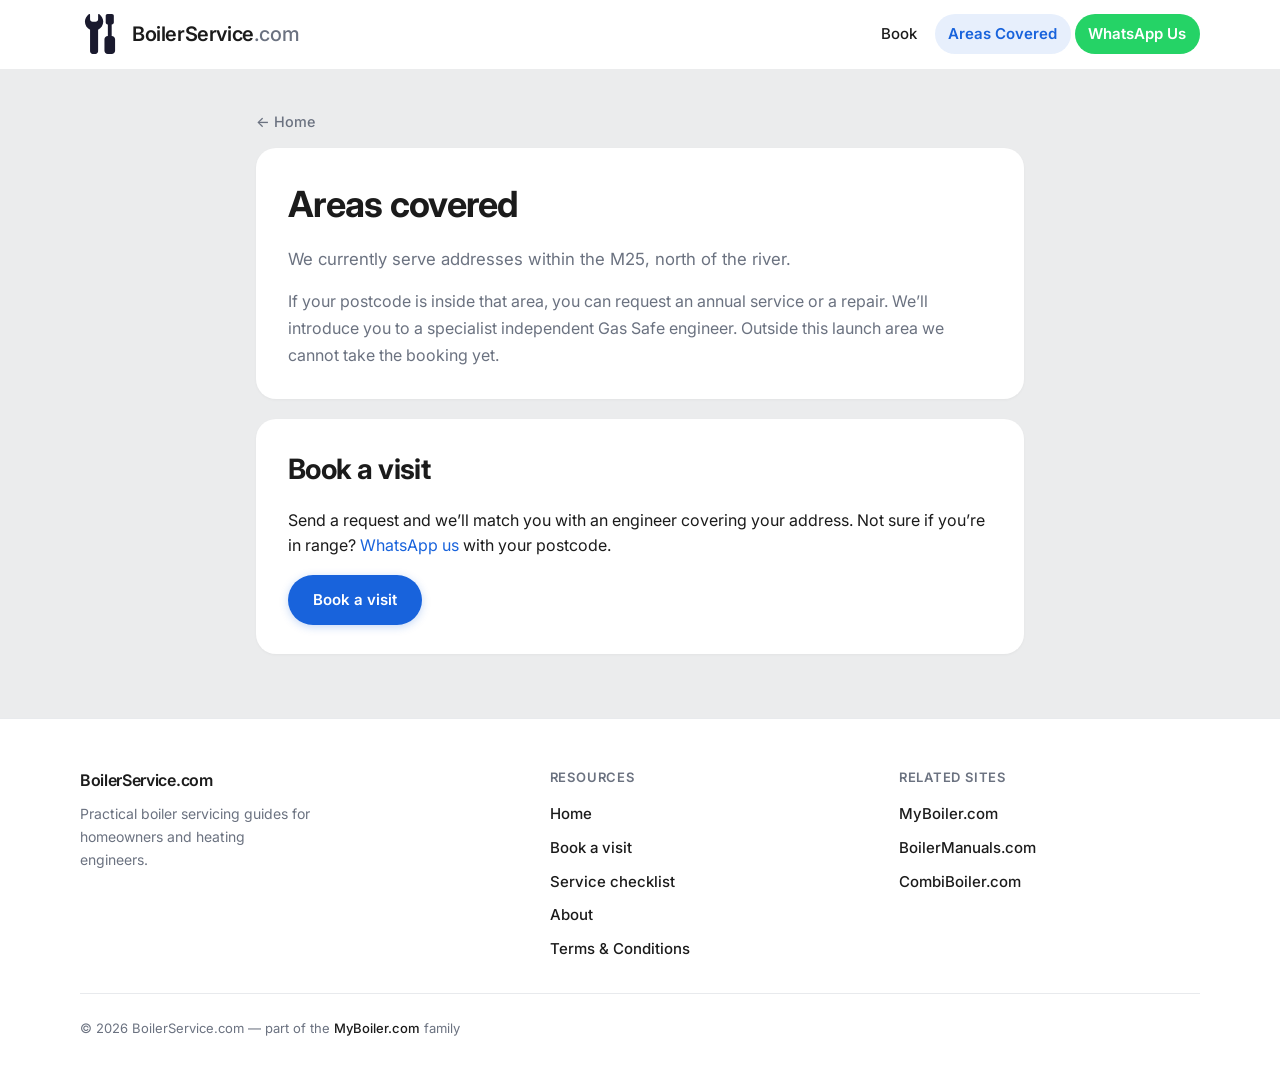
==== areas/index.html @ 6728a1ba "Add a homepage why section, hero scene, and Areas Covered nav. Co-authored-by: Cursor <cursoragent@c" ====
<!DOCTYPE html>
<html lang="en-GB">
<head>
  <meta charset="UTF-8">
  <meta name="viewport" content="width=device-width, initial-scale=1.0">
  <meta name="description" content="BoilerService currently covers addresses within the M25, north of the river. Book a Gas Safe boiler service or repair.">
  <title>Areas covered — BoilerService.com</title>
  <link rel="stylesheet" href="../styles.css">
  <link rel="icon" href="../favicon.svg" type="image/svg+xml">
</head>
<body>
  <header class="site-header">
    <nav class="navbar" aria-label="Main">
      <a href="../index.html" class="navbar-brand">
        <img src="../img/logo-mark.svg" class="logo-mark navbar-logo" width="44" height="44" alt="">
        <span class="navbar-title">BoilerService<span class="logo-tld">.com</span></span>
      </a>
      <div class="navbar-actions">
        <button class="navbar-toggle" type="button" onclick="toggleMenu()" aria-label="Open menu" aria-expanded="false" aria-controls="navbar-menu">
          <span class="navbar-toggle-icon" aria-hidden="true"><span class="navbar-toggle-bar"></span></span>
        </button>
        <ul id="navbar-menu" class="navbar-menu">
          <li><a href="/book/">Book</a></li>
          <li><a href="/areas/" aria-current="page">Areas Covered</a></li>
          <li><a class="navbar-whatsapp" href="https://wa.me/447484842790" rel="noopener">WhatsApp Us</a></li>
        </ul>
      </div>
    </nav>
  </header>

  <main>
    <section class="page-hero">
      <div class="container prose-wide">
        <a href="../index.html" class="back-link">&larr; Home</a>
        <div class="intro-card">
          <h1>Areas covered</h1>
          <p class="page-intro">
            We currently serve addresses within the M25, north of the river.
          </p>
          <p>
            If your postcode is inside that area, you can request an annual service
            or a repair. We’ll introduce you to a specialist independent Gas Safe
            engineer. Outside this launch area we cannot take the booking yet.
          </p>
        </div>
      </div>
    </section>

    <section class="page-content">
      <div class="container prose-wide page-stack">
        <div class="page-card">
          <h2>Book a visit</h2>
          <p>
            Send a request and we’ll match you with an engineer covering your address.
            Not sure if you’re in range?
            <a href="https://wa.me/447484842790" rel="noopener">WhatsApp us</a>
            with your postcode.
          </p>
          <p>
            <a class="btn btn-primary" href="/book/">Book a visit</a>
          </p>
        </div>
      </div>
    </section>
  </main>

  <footer class="site-footer">
    <div class="container footer-grid">
      <div class="footer-brand">
        <p class="footer-logo">BoilerService.com</p>
        <p class="footer-tagline">Practical boiler servicing guides for homeowners and heating engineers.</p>
      </div>
      <div class="footer-col">
        <p class="footer-heading">Resources</p>
        <nav class="footer-links" aria-label="Resources">
          <a href="../index.html">Home</a>
          <a href="/book/">Book a visit</a>
          <a href="../boiler-service.html">Service checklist</a>
          <a href="../about.html">About</a>
          <a href="/terms/">Terms &amp; Conditions</a>
        </nav>
      </div>
      <div class="footer-col">
        <p class="footer-heading">Related sites</p>
        <nav class="footer-links" aria-label="Related sites">
          <a href="https://myboiler.com" rel="noopener">MyBoiler.com</a>
          <a href="https://boilermanuals.com" rel="noopener">BoilerManuals.com</a>
          <a href="https://combiboiler.com" rel="noopener">CombiBoiler.com</a>
        </nav>
      </div>
    </div>
    <div class="container footer-bottom">
      <p>&copy; <span id="year"></span> BoilerService.com — part of the <a href="https://myboiler.com" rel="noopener">MyBoiler.com</a> family</p>
    </div>
  </footer>

  <script src="../js/navbar.js"></script>
  <script>
    document.getElementById('year').textContent = new Date().getFullYear();
  </script>
</body>
</html>
---- styles.css ----
@import url("https://fonts.googleapis.com/css2?family=Inter:wght@400;500;600;700&display=swap");

*,
*::before,
*::after {
  box-sizing: border-box;
}

:root {
  --bg: #ebeced;
  --surface: #ffffff;
  --text: #1b1b1b;
  --text-muted: #6b7280;
  --border: #dfe2e6;
  --border-subtle: #e8eaed;
  --link: #1863dc;
  --link-hover: #0f4eb5;
  --accent: #1863dc;
  --accent-dark: #0f4eb5;
  --footer-bg: #ffffff;
  --footer-text: #6b7280;
  --logo-dark: #1b1b1b;
  --logo-muted: #6b7280;

  --shadow-sm: 0 1px 3px rgba(27, 27, 27, 0.04);
  --shadow-md: 0 8px 24px rgba(27, 27, 27, 0.06);
  --shadow-lg: 0 16px 48px rgba(27, 27, 27, 0.08);
  --radius-sm: 8px;
  --radius: 12px;
  --radius-lg: 20px;
  --max-width: 1120px;
  --font: "Inter", system-ui, -apple-system, "Segoe UI", Roboto, Arial, sans-serif;
}

html {
  scroll-behavior: smooth;
}

body {
  margin: 0;
  font-family: var(--font);
  font-size: 1rem;
  line-height: 1.6;
  color: var(--text);
  background: var(--bg);
  -webkit-font-smoothing: antialiased;
  -moz-osx-font-smoothing: grayscale;
}

a {
  color: var(--link);
  text-decoration: none;
}

a:hover {
  color: var(--link-hover);
  text-decoration: underline;
}

.container {
  width: min(100% - 2.5rem, var(--max-width));
  margin-inline: auto;
}

/* Header */

.site-header {
  background: var(--surface);
  position: sticky;
  top: 0;
  z-index: 1000;
}

.navbar {
  display: flex;
  align-items: center;
  gap: 1rem;
  width: min(100% - 2.5rem, var(--max-width));
  margin-inline: auto;
  padding: 0.9rem 0;
  position: relative;
}

.navbar-brand {
  display: inline-flex;
  align-items: center;
  gap: 0.75rem;
  min-width: 0;
  flex: 0 1 auto;
  text-decoration: none;
  color: var(--logo-dark);
  font-weight: 600;
  font-size: 1.25rem;
  letter-spacing: -0.02em;
}

.navbar-brand:hover {
  text-decoration: none;
  color: var(--logo-dark);
}

.logo-mark,
.navbar-logo {
  display: block;
  width: 2.5rem;
  height: 2.5rem;
  flex-shrink: 0;
}

.logo-tld {
  font-weight: 500;
  color: var(--logo-muted);
}

.navbar-title {
  white-space: nowrap;
  overflow: hidden;
  text-overflow: ellipsis;
}

.navbar-actions {
  display: flex;
  align-items: center;
  gap: 0.5rem;
  flex-shrink: 0;
  margin-left: auto;
}

.navbar-toggle {
  display: none;
  align-items: center;
  justify-content: center;
  width: 2.75rem;
  height: 2.75rem;
  padding: 0;
  border: 1px solid var(--border);
  border-radius: 10px;
  background: var(--surface);
  color: var(--text);
  cursor: pointer;
}

.navbar-toggle-icon {
  position: relative;
  display: block;
  width: 1.25rem;
  height: 1rem;
}

.navbar-toggle-icon::before,
.navbar-toggle-icon::after,
.navbar-toggle-bar {
  position: absolute;
  left: 0;
  width: 100%;
  height: 2px;
  background: currentColor;
  border-radius: 1px;
  transition: transform 0.2s ease, top 0.2s ease, opacity 0.2s ease;
}

.navbar-toggle-bar {
  top: 50%;
  transform: translateY(-50%);
}

.navbar-toggle-icon::before {
  content: "";
  top: 0;
}

.navbar-toggle-icon::after {
  content: "";
  bottom: 0;
}

.navbar-toggle.is-open .navbar-toggle-bar {
  opacity: 0;
}

.navbar-toggle.is-open .navbar-toggle-icon::before {
  top: 50%;
  transform: translateY(-50%) rotate(45deg);
}

.navbar-toggle.is-open .navbar-toggle-icon::after {
  bottom: auto;
  top: 50%;
  transform: translateY(-50%) rotate(-45deg);
}

.navbar-menu {
  display: flex;
  align-items: center;
  list-style: none;
  margin: 0;
  padding: 0;
  gap: 0.25rem;
}

.navbar-menu li {
  display: flex;
  align-items: center;
}

.navbar-menu a {
  display: inline-flex;
  align-items: center;
  min-height: 2.5rem;
  padding: 0.4rem 0.85rem;
  color: var(--text);
  text-decoration: none;
  font-size: 0.9375rem;
  font-weight: 500;
  line-height: 1.2;
  border-radius: 999px;
  transition: background 0.15s ease, color 0.15s ease;
}

.navbar-menu a:hover {
  background: var(--bg);
  color: var(--text);
  text-decoration: none;
}

.navbar-menu a[aria-current="page"] {
  color: var(--accent);
  background: rgba(24, 99, 220, 0.1);
  font-weight: 600;
  text-decoration: none;
}

.navbar-menu a.navbar-whatsapp {
  background: #25d366;
  color: #fff;
  font-weight: 600;
}

.navbar-menu a.navbar-whatsapp:hover {
  background: #1ebe57;
  color: #fff;
}

@media screen and (max-width: 768px) {
  .navbar {
    padding: 0.85rem 0;
  }

  .navbar-brand {
    max-width: calc(100% - 3.5rem);
  }

  .navbar-title,
  .navbar-brand {
    font-size: 1.125rem;
  }

  .navbar-toggle {
    display: inline-flex;
  }

  .navbar-menu {
    display: none;
    flex-direction: column;
    align-items: stretch;
    position: absolute;
    top: calc(100% + 0.5rem);
    left: 0;
    right: 0;
    width: 100%;
    margin: 0;
    background: var(--surface);
    padding: 0.75rem;
    border: 1px solid var(--border);
    border-radius: var(--radius);
    box-shadow: var(--shadow-md);
  }

  .navbar-menu.active {
    display: flex;
  }

  .navbar-menu a {
    justify-content: center;
    width: 100%;
    border-radius: 10px;
  }

  .navbar-menu a.navbar-whatsapp {
    border-radius: 999px;
  }
}

/* Hero */

.hero {
  padding: 4.5rem 0 3.5rem;
  background: var(--bg);
  text-align: center;
}

.hero .container {
  max-width: 44rem;
}

.hero h1 {
  margin: 0 auto 1.75rem;
  font-size: clamp(2rem, 5vw, 2.75rem);
  font-weight: 700;
  line-height: 1.15;
  letter-spacing: -0.03em;
  color: var(--text);
  max-width: 22ch;
}

.hero-art {
  display: block;
  width: min(100%, 32rem);
  height: auto;
  margin-inline: auto;
}

.lead {
  margin: 0 auto 2rem;
  font-size: clamp(1.05rem, 2vw, 1.2rem);
  color: var(--text-muted);
  max-width: 46ch;
  line-height: 1.7;
}

.hero-actions {
  display: flex;
  flex-wrap: wrap;
  gap: 0.75rem;
  justify-content: center;
}

/* Why book */

.why {
  background: var(--surface);
}

.why-inner {
  display: grid;
  grid-template-columns: minmax(0, 1.4fr) minmax(14rem, 0.8fr);
  gap: 3rem 4rem;
  align-items: center;
}

.why-visual {
  display: flex;
  flex-direction: column;
  align-items: center;
  gap: 1.75rem;
}

.why-art {
  display: block;
  width: min(100%, 17rem);
  height: auto;
}

.why-copy h2 {
  margin: 0 0 1.5rem;
  color: var(--accent);
  max-width: 22ch;
}

.why-points {
  display: grid;
  grid-template-columns: 1fr 1fr;
  gap: 1rem 2rem;
  list-style: none;
  margin: 0;
  padding: 0;
}

.why-points li {
  display: grid;
  grid-template-columns: 1.25rem minmax(0, 1fr);
  gap: 0.65rem;
  align-items: start;
  color: var(--text-muted);
  font-size: 0.9375rem;
  line-height: 1.55;
}

.why-points li::before {
  content: "";
  width: 1.15rem;
  height: 1.15rem;
  margin-top: 0.15rem;
  border-radius: 50%;
  background:
    url("data:image/svg+xml,%3Csvg xmlns='http://www.w3.org/2000/svg' viewBox='0 0 16 16'%3E%3Ccircle cx='8' cy='8' r='8' fill='%232f9e44'/%3E%3Cpath d='M4.6 8.2 6.8 10.4 11.4 5.6' fill='none' stroke='%23fff' stroke-width='1.8' stroke-linecap='round' stroke-linejoin='round'/%3E%3C/svg%3E")
    center / contain no-repeat;
}

/* Sections */

section {
  padding-block: 4rem;
}

h2 {
  margin: 0 0 0.5rem;
  font-size: clamp(1.5rem, 3vw, 1.75rem);
  font-weight: 700;
  letter-spacing: -0.02em;
  color: var(--text);
}

.section-intro {
  margin: 0 0 2rem;
  color: var(--text-muted);
  line-height: 1.7;
  max-width: 52ch;
}

.section-header {
  margin-bottom: 2.5rem;
}

.section-header h2 {
  margin-bottom: 0.5rem;
}

.section-header .section-intro {
  margin-bottom: 0;
}

/* Resources */

.resources {
  background: var(--bg);
}

/* Cards */

.card-grid {
  display: grid;
  grid-template-columns: repeat(auto-fit, minmax(260px, 1fr));
  gap: 1.25rem;
}

.card {
  display: flex;
  flex-direction: column;
  padding: 1.75rem;
  background: var(--surface);
  border: 1px solid transparent;
  border-radius: var(--radius-lg);
  text-decoration: none;
  color: inherit;
  box-shadow: var(--shadow-sm);
  transition: box-shadow 0.2s, transform 0.2s;
}

.card:hover {
  box-shadow: var(--shadow-md);
  transform: translateY(-2px);
  text-decoration: none;
}

.card h3 {
  margin: 0 0 0.6rem;
  font-size: 1.125rem;
  font-weight: 600;
  letter-spacing: -0.01em;
  color: var(--text);
}

.card p {
  margin: 0;
  flex: 1;
  color: var(--text-muted);
  font-size: 0.9375rem;
  line-height: 1.65;
}

.card-link {
  margin-top: 1.25rem;
  font-weight: 600;
  font-size: 0.9375rem;
  color: var(--accent);
}

.card:hover .card-link {
  text-decoration: underline;
}

.card-muted {
  opacity: 0.85;
  cursor: default;
  background: var(--bg);
}

.card-muted:hover {
  box-shadow: var(--shadow-sm);
  transform: none;
}

.card-badge {
  display: inline-block;
  margin-top: 1.25rem;
  padding: 0.3rem 0.75rem;
  font-size: 0.75rem;
  font-weight: 600;
  text-transform: uppercase;
  letter-spacing: 0.05em;
  background: var(--surface);
  border-radius: 999px;
  color: var(--text-muted);
  align-self: flex-start;
}

.card-featured {
  background: var(--surface);
  border-color: rgba(24, 99, 220, 0.15);
  box-shadow: var(--shadow-md);
}

/* Topics / features */

.topics {
  background: var(--bg);
}

.feature-grid {
  display: grid;
  grid-template-columns: repeat(auto-fit, minmax(280px, 1fr));
  gap: 1.25rem;
  list-style: none;
  margin: 0;
  padding: 0;
}

.feature-card {
  padding: 1.5rem;
  background: var(--bg);
  border-radius: var(--radius-lg);
  transition: background 0.15s;
}

.feature-card:hover {
  background: var(--bg);
}

.feature-card strong {
  display: block;
  margin-bottom: 0.4rem;
  color: var(--text);
  font-weight: 600;
  font-size: 1rem;
}

.feature-card strong a {
  color: var(--text);
  text-decoration: none;
}

.feature-card strong a:hover {
  color: var(--accent);
  text-decoration: none;
}

.feature-card span {
  font-size: 0.9375rem;
  color: var(--text-muted);
  line-height: 1.65;
}

/* Legacy topic-list (fallback) */

.topic-list {
  list-style: none;
  margin: 0;
  padding: 0;
  display: grid;
  grid-template-columns: repeat(auto-fit, minmax(280px, 1fr));
  gap: 1.25rem;
}

.topic-list li {
  padding: 1.5rem;
  background: var(--bg);
  border: none;
  border-radius: var(--radius-lg);
}

.topic-list strong {
  display: block;
  margin-bottom: 0.4rem;
  color: var(--text);
  font-weight: 600;
}

.topic-list strong a {
  color: var(--text);
  text-decoration: none;
}

.topic-list strong a:hover {
  color: var(--accent);
  text-decoration: none;
}

.topic-list span {
  font-size: 0.9375rem;
  color: var(--text-muted);
  line-height: 1.65;
}

/* Brands */

.brands {
  background: var(--bg);
}

.brand-grid {
  display: flex;
  flex-wrap: wrap;
  gap: 0.6rem;
}

.brand-grid a {
  padding: 0.55rem 1.1rem;
  background: var(--surface);
  border: 1px solid var(--border);
  border-radius: 999px;
  text-decoration: none;
  font-size: 0.9rem;
  font-weight: 500;
  color: var(--text);
  transition: border-color 0.15s, color 0.15s, box-shadow 0.15s;
}

.brand-grid a:hover {
  border-color: var(--accent);
  color: var(--accent);
  box-shadow: var(--shadow-sm);
  text-decoration: none;
}

/* CTA */

.cta {
  padding-bottom: 5rem;
}

.cta-inner {
  display: flex;
  flex-wrap: wrap;
  align-items: center;
  justify-content: space-between;
  gap: 2rem;
  padding: 2.5rem;
  background: var(--bg);
  border-radius: var(--radius-lg);
  color: var(--text);
}

.cta-inner h2 {
  margin-bottom: 0.5rem;
  color: var(--text);
  font-weight: 700;
}

.cta-inner p {
  margin: 0;
  color: var(--text-muted);
  max-width: 42ch;
  line-height: 1.7;
}

.cta-actions {
  display: flex;
  flex-wrap: wrap;
  gap: 0.75rem;
}

.btn {
  display: inline-flex;
  align-items: center;
  justify-content: center;
  padding: 0.75rem 1.5rem;
  border-radius: 999px;
  font-weight: 600;
  font-size: 0.9375rem;
  text-decoration: none;
  transition: background 0.15s, color 0.15s, box-shadow 0.15s, border-color 0.15s;
  letter-spacing: 0;
  border: 1px solid transparent;
  cursor: pointer;
}

.btn-primary {
  background: var(--accent);
  color: #fff;
  box-shadow: 0 2px 8px rgba(24, 99, 220, 0.25);
}

.btn-primary:hover {
  background: var(--accent-dark);
  color: #fff;
  box-shadow: 0 4px 14px rgba(24, 99, 220, 0.3);
  text-decoration: none;
}

.btn-secondary {
  background: var(--surface);
  color: var(--text);
  border-color: var(--border);
}

.btn-secondary:hover {
  border-color: #c8ccd4;
  color: var(--text);
  text-decoration: none;
}

/* Page templates */

.page-hero {
  padding: 2.5rem 0 0;
  background: var(--bg);
}

.page-hero h1 {
  margin: 0;
  font-size: clamp(1.75rem, 4vw, 2.25rem);
  font-weight: 700;
  letter-spacing: -0.02em;
  color: var(--text);
}

.intro-card,
.page-card {
  padding: 1.75rem 2rem 1.85rem;
  background: var(--surface);
  border-radius: var(--radius-lg);
  box-shadow: var(--shadow-sm);
}

.intro-card {
  margin-top: 0.85rem;
}

.intro-card p {
  margin: 0.9rem 0 0;
  color: var(--text-muted);
  line-height: 1.7;
}

.intro-card .page-intro {
  margin-top: 0.7rem;
  max-width: none;
  font-size: 1.05rem;
}

.back-link {
  display: inline-flex;
  align-items: center;
  gap: 0.25rem;
  font-size: 0.9rem;
  font-weight: 500;
  text-decoration: none;
  color: var(--text-muted);
}

.back-link:hover {
  color: var(--accent);
  text-decoration: none;
}

.page-content {
  padding-top: 1.25rem;
  padding-bottom: 4rem;
}

.page-stack {
  display: flex;
  flex-direction: column;
  gap: 1.25rem;
}

.page-card > h2:first-child {
  margin-top: 0;
}

.page-card .ratio-table-wrap {
  box-shadow: none;
}

.page-card .disclaimer {
  margin-bottom: 0;
}

.page-card p:last-child,
.page-card ul:last-child,
.page-card ol:last-child {
  margin-bottom: 0;
}

.page-card .related-list {
  list-style: none;
  margin: 0.75rem 0 0;
  padding: 0;
}

.page-card .related-list li {
  display: flex;
  flex-direction: column;
  gap: 0.15rem;
  margin: 0;
  padding: 0.9rem 0;
  border-top: 1px solid var(--border);
}

.related-list li:last-child {
  padding-bottom: 0;
}

.page-card .related-list a {
  font-weight: 600;
  color: var(--text);
}

.page-card .related-list a:hover {
  color: var(--link);
  text-decoration: none;
}

.page-card .related-list span {
  color: var(--text-muted);
  font-size: 0.9375rem;
}

.checklist-block .checklist {
  margin-bottom: 0;
}

.prose {
  max-width: 62ch;
}

.prose p,
.prose ul,
.prose ol {
  color: var(--text-muted);
  line-height: 1.7;
}

.prose h2 {
  margin-top: 2.5rem;
  color: var(--text);
  font-weight: 700;
}

.prose ul,
.prose ol {
  padding-left: 1.25rem;
}

.prose li {
  margin-bottom: 0.5rem;
}

.prose a {
  color: var(--link);
}

.prose-wide {
  max-width: 48rem;
}

.page-intro {
  margin: 0.75rem 0 0;
  color: var(--text-muted);
  line-height: 1.7;
  max-width: 48rem;
  font-size: 1.05rem;
}

.prose h3 {
  margin-top: 1.75rem;
  font-size: 1.125rem;
  font-weight: 600;
  color: var(--text);
}

.checklist-toolbar {
  display: flex;
  flex-wrap: wrap;
  align-items: center;
  justify-content: space-between;
  gap: 0.75rem;
  margin: 0 0 0.75rem;
  padding: 0;
  background: transparent;
  border: none;
}

.checklist-switch {
  display: grid;
  grid-template-columns: 1fr 1fr;
  gap: 0.3rem;
  flex: 1 1 auto;
  min-width: min(100%, 18rem);
  padding: 0.3rem;
  background: var(--surface);
  border: 1px solid var(--border);
  border-radius: var(--radius);
  box-shadow: var(--shadow-sm);
}

.checklist-switch-btn {
  padding: 0.65rem 0.85rem;
  border: none;
  border-radius: var(--radius-sm);
  background: transparent;
  color: var(--text-muted);
  font: inherit;
  font-size: 0.9rem;
  font-weight: 600;
  line-height: 1.25;
  white-space: nowrap;
  cursor: pointer;
  transition: background 0.15s, color 0.15s, box-shadow 0.15s;
}

.checklist-switch-btn:hover:not(.is-active) {
  color: var(--text);
  background: var(--bg);
}

.checklist-switch-btn.is-active {
  background: var(--accent);
  color: #fff;
  box-shadow: 0 2px 8px rgba(24, 99, 220, 0.25);
}

.checklist-switch-btn:focus-visible {
  outline: 2px solid var(--accent);
  outline-offset: 2px;
}

.checklist-panel h2 {
  margin-top: 1.25rem;
}

.btn-text {
  padding: 0.5rem 1rem;
  border: 1px solid var(--border);
  border-radius: 999px;
  background: var(--surface);
  color: var(--text);
  font: inherit;
  font-size: 0.9rem;
  font-weight: 500;
  cursor: pointer;
  transition: border-color 0.15s, color 0.15s;
}

.btn-text:hover {
  border-color: var(--accent);
  color: var(--accent);
}

.checklist {
  list-style: none;
  margin: 0 0 2rem;
  padding: 0;
  border: 1px solid var(--border);
  border-radius: var(--radius-lg);
  overflow: hidden;
  background: var(--surface);
  box-shadow: var(--shadow-sm);
}

.checklist li {
  margin: 0;
  border-bottom: 1px solid var(--border);
}

.checklist li:last-child {
  border-bottom: none;
}

.checklist label {
  display: flex;
  align-items: flex-start;
  gap: 0.85rem;
  padding: 1rem 1.25rem;
  color: var(--text);
  line-height: 1.55;
  cursor: pointer;
  transition: background 0.12s;
}

.checklist label:hover {
  background: var(--bg);
}

.checklist input[type="checkbox"] {
  width: 1.15rem;
  height: 1.15rem;
  margin-top: 0.15rem;
  flex-shrink: 0;
  accent-color: var(--accent);
}

.checklist label:has(input:checked) {
  color: var(--text-muted);
  text-decoration: line-through;
  text-decoration-color: rgba(100, 116, 139, 0.5);
}

.ratio-table-wrap {
  overflow-x: auto;
  margin: 1rem 0 1.5rem;
  border-radius: var(--radius);
  border: 1px solid var(--border);
  box-shadow: var(--shadow-sm);
}

.ratio-table {
  width: 100%;
  border-collapse: collapse;
  font-size: 0.9375rem;
}

.ratio-table th,
.ratio-table td {
  padding: 0.85rem 1.15rem;
  border-bottom: 1px solid var(--border);
  text-align: left;
  vertical-align: top;
}

.ratio-table tr:last-child td {
  border-bottom: none;
}

.ratio-table th {
  background: var(--bg);
  color: var(--text);
  font-weight: 600;
}

.ratio-table td {
  color: var(--text-muted);
  background: var(--surface);
}

.calc-steps {
  color: var(--text-muted);
  padding-left: 1.25rem;
}

.calc-steps li {
  margin-bottom: 0.4rem;
}

.disclaimer {
  margin-top: 2.5rem;
  padding: 1.25rem 1.5rem;
  border-left: 3px solid var(--accent);
  border-radius: 0 var(--radius-sm) var(--radius-sm) 0;
  background: var(--bg);
  font-size: 0.9rem;
  color: var(--text-muted);
  line-height: 1.65;
}

/* Footer */

.site-footer {
  margin-top: 0;
  padding: 3rem 0 2rem;
  background: var(--footer-bg);
  border-top: 1px solid var(--border-subtle);
  font-size: 0.875rem;
  color: var(--footer-text);
  line-height: 1.65;
}

.footer-grid {
  display: grid;
  grid-template-columns: 1.4fr 1fr 1fr;
  gap: 2rem 3rem;
  padding-bottom: 2rem;
}

.footer-logo {
  margin: 0 0 0.5rem;
  font-size: 1rem;
  font-weight: 600;
  letter-spacing: -0.02em;
  color: var(--text);
}

.footer-tagline {
  margin: 0;
  max-width: 26ch;
  color: var(--text-muted);
}

.footer-heading {
  margin: 0 0 0.85rem;
  font-size: 0.8125rem;
  font-weight: 600;
  letter-spacing: 0.06em;
  text-transform: uppercase;
  color: var(--text-muted);
}

.footer-links {
  display: flex;
  flex-direction: column;
  gap: 0.55rem;
}

.footer-links a {
  color: var(--text);
  text-decoration: none;
  font-weight: 500;
  font-size: 0.9375rem;
}

.footer-links a:hover {
  color: var(--link);
  text-decoration: none;
}

.footer-bottom {
  padding-top: 1.5rem;
  border-top: 1px solid var(--border-subtle);
}

.footer-bottom p {
  margin: 0;
  color: var(--text-muted);
  font-size: 0.8125rem;
}

.footer-bottom a {
  color: var(--text);
  font-weight: 500;
  text-decoration: none;
}

.footer-bottom a:hover {
  color: var(--link);
}

@media screen and (max-width: 768px) {
  section {
    padding-block: 3rem;
  }

  .hero {
    padding: 3rem 0 2.5rem;
  }

  .cta-inner {
    padding: 1.75rem;
    text-align: center;
    justify-content: center;
  }

  .cta-inner p {
    margin-inline: auto;
  }

  .cta-actions {
    justify-content: center;
    width: 100%;
  }

  .why-inner {
    grid-template-columns: 1fr;
    gap: 2rem;
    text-align: center;
  }

  .why-copy h2 {
    margin-inline: auto;
  }

  .why-points {
    grid-template-columns: 1fr;
    text-align: left;
    max-width: 36rem;
    margin-inline: auto;
  }

  .footer-grid {
    grid-template-columns: 1fr;
    gap: 1.75rem;
  }

  .checklist-toolbar {
    flex-direction: column;
    align-items: stretch;
  }

  .intro-card,
  .page-card {
    padding: 1.35rem 1.25rem 1.5rem;
  }

  .checklist-switch {
    flex: 0 0 auto;
    width: 100%;
  }

  .checklist-switch-btn {
    font-size: 0.8125rem;
    padding: 0.65rem 0.45rem;
  }
}

/* Booking form */

.form-lede {
  margin: 0.35rem 0 1.5rem;
  color: var(--text-muted);
  line-height: 1.7;
}

.req-mark {
  color: var(--accent);
  font-weight: 700;
}

.visually-hidden {
  position: absolute;
  width: 1px;
  height: 1px;
  padding: 0;
  margin: -1px;
  overflow: hidden;
  clip: rect(0, 0, 0, 0);
  white-space: nowrap;
  border: 0;
}

.booking-form {
  display: grid;
  gap: 1.25rem;
}

.form-row {
  display: grid;
  gap: 1.25rem;
}

@media screen and (min-width: 640px) {
  .form-row-2 {
    grid-template-columns: 1fr 1fr;
  }
}

.form-field {
  position: relative;
}

.form-field:not(.form-consent) > label {
  position: absolute;
  left: 0.95rem;
  top: 0.42rem;
  z-index: 1;
  margin: 0;
  font-size: 0.75rem;
  font-weight: 600;
  line-height: 1.2;
  color: var(--text-muted);
  pointer-events: none;
}

.form-field:not(.form-consent):focus-within > label {
  color: var(--accent);
}

.form-fieldset legend {
  display: block;
  margin: 0 0 0.4rem;
  font-size: 0.9375rem;
  font-weight: 600;
  color: var(--text);
}

.form-fieldset {
  margin: 0;
  padding: 0;
  border: 0;
  min-width: 0;
}

.form-hint {
  margin: 0.4rem 0 0;
  font-size: 0.8125rem;
  font-weight: 400;
  color: var(--text-muted);
  line-height: 1.5;
}

.form-field input[type="text"],
.form-field input[type="email"],
.form-field input[type="tel"],
.form-field input[type="date"],
.form-field select,
.form-field textarea {
  width: 100%;
  padding: 1.55rem 0.9rem 0.5rem;
  border: 1px solid var(--border);
  border-radius: var(--radius-sm);
  background: var(--surface);
  color: var(--text);
  font: inherit;
  line-height: 1.4;
}

.form-field textarea {
  resize: vertical;
  min-height: 6.5rem;
  padding-top: 1.7rem;
}

.form-field input::placeholder,
.form-field textarea::placeholder {
  color: #9aa3af;
}

.form-field input:focus,
.form-field select:focus,
.form-field textarea:focus {
  outline: 2px solid var(--accent);
  outline-offset: 1px;
  border-color: var(--accent);
}

.form-field.is-invalid input,
.form-field.is-invalid select,
.form-field.is-invalid textarea,
.form-fieldset.is-invalid .choice-card {
  border-color: #b42318;
}

.form-error {
  margin: 0.4rem 0 0;
  font-size: 0.8125rem;
  font-weight: 500;
  color: #b42318;
  line-height: 1.45;
}

.choice-group {
  display: grid;
  grid-template-columns: 1fr 1fr;
  gap: 0.5rem;
}

.choice-group-3 {
  grid-template-columns: 1fr;
}

@media screen and (min-width: 640px) {
  .choice-group-3 {
    grid-template-columns: 1fr 1fr 1fr;
  }
}

.choice-card {
  position: relative;
  display: flex;
  align-items: center;
  justify-content: center;
  gap: 0.5rem;
  min-height: 2.75rem;
  padding: 0.65rem 0.85rem;
  border: 1px solid var(--border);
  border-radius: var(--radius-sm);
  background: var(--surface);
  color: var(--text);
  font-size: 0.9375rem;
  font-weight: 600;
  cursor: pointer;
  transition: border-color 0.15s, background 0.15s, color 0.15s, box-shadow 0.15s;
}

.choice-card input {
  position: absolute;
  opacity: 0;
  width: 1px;
  height: 1px;
  pointer-events: none;
}

.choice-card:hover {
  background: var(--bg);
}

.choice-card:has(input:checked) {
  border-color: var(--accent);
  background: rgba(24, 99, 220, 0.1);
  color: var(--accent);
  box-shadow: var(--shadow-sm);
}

.choice-card:has(input:focus-visible) {
  outline: 2px solid var(--accent);
  outline-offset: 2px;
}

.repair-fields {
  display: grid;
  gap: 1.25rem;
  padding: 1.15rem 1.2rem 1.25rem;
  background: var(--bg);
  border-radius: var(--radius);
}

.repair-fields[hidden] {
  display: none;
}

.form-consent .consent-label {
  display: flex;
  align-items: flex-start;
  gap: 0.75rem;
  margin: 0;
  font-weight: 400;
  font-size: 0.9375rem;
  line-height: 1.6;
  color: var(--text);
  cursor: pointer;
}

.form-consent input[type="checkbox"] {
  width: 1.15rem;
  height: 1.15rem;
  margin-top: 0.2rem;
  flex-shrink: 0;
  accent-color: var(--accent);
}

.form-consent.is-invalid .consent-label {
  color: var(--text);
}

.form-actions {
  display: flex;
  flex-wrap: wrap;
  gap: 0.75rem;
}

.booking-form .btn {
  font-family: inherit;
  min-width: 12rem;
}

.booking-form .btn:disabled {
  opacity: 0.7;
  cursor: wait;
}

.form-banner {
  margin: 0 0 1.25rem;
  padding: 0.95rem 1.15rem;
  border-radius: var(--radius-sm);
  font-size: 0.9375rem;
  line-height: 1.55;
}

.form-banner-error {
  background: #fef3f2;
  color: #b42318;
  border: 1px solid #f5c2c0;
}

.form-banner-warn {
  background: #fff7ed;
  color: #9a3412;
  border: 1px solid #fed7aa;
}

.form-success {
  padding: 0.25rem 0 0;
}

.form-success h2 {
  margin-top: 0;
}

.form-success p {
  color: var(--text-muted);
  line-height: 1.7;
}

.form-success p:last-child {
  margin-bottom: 0;
}

.next-steps {
  margin: 0.75rem 0 0;
  padding-left: 1.25rem;
  color: var(--text-muted);
  line-height: 1.7;
}

.next-steps li {
  margin-bottom: 0.45rem;
}

.next-steps li:last-child {
  margin-bottom: 0;
}

.page-card .next-steps + .disclaimer {
  margin-top: 1.5rem;
}
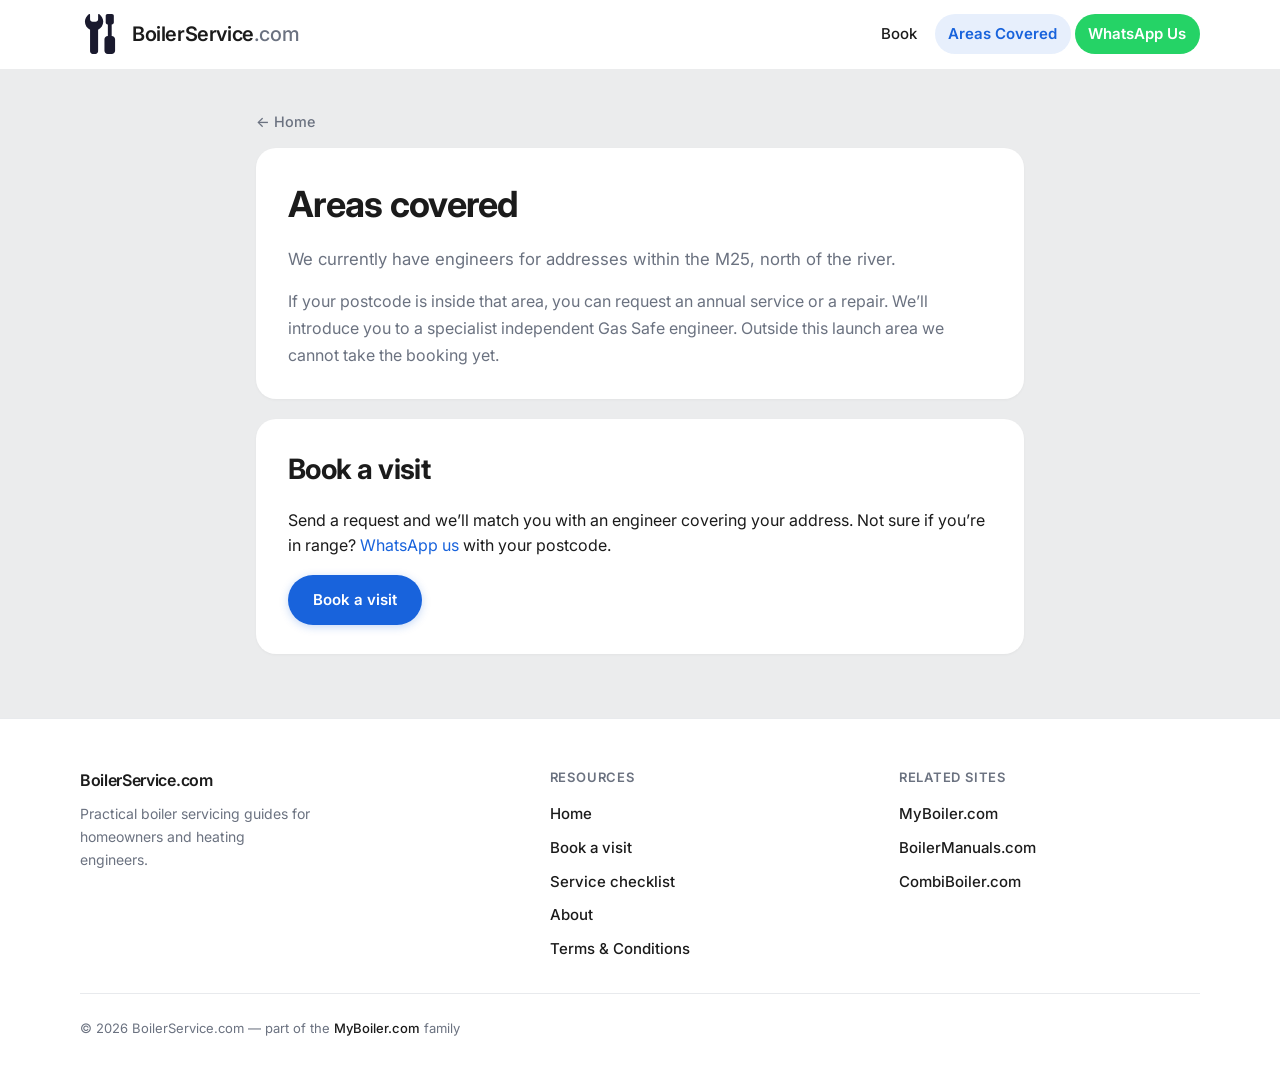
==== commit 9f563f71: "Say engineers cover the M25 north area, not that we serve it. Co-authored-by: Cursor <cursoragent@cu" ====
--- a/areas/index.html
+++ b/areas/index.html
@@ -3,7 +3,7 @@
 <head>
   <meta charset="UTF-8">
   <meta name="viewport" content="width=device-width, initial-scale=1.0">
-  <meta name="description" content="BoilerService currently covers addresses within the M25, north of the river. Book a Gas Safe boiler service or repair.">
+  <meta name="description" content="Independent Gas Safe engineers are available for addresses within the M25, north of the river. Book a boiler service or repair.">
   <title>Areas covered — BoilerService.com</title>
   <link rel="stylesheet" href="../styles.css">
   <link rel="icon" href="../favicon.svg" type="image/svg+xml">
@@ -35,7 +35,7 @@
         <div class="intro-card">
           <h1>Areas covered</h1>
           <p class="page-intro">
-            We currently serve addresses within the M25, north of the river.
+            We currently have engineers for addresses within the M25, north of the river.
           </p>
           <p>
             If your postcode is inside that area, you can request an annual service
